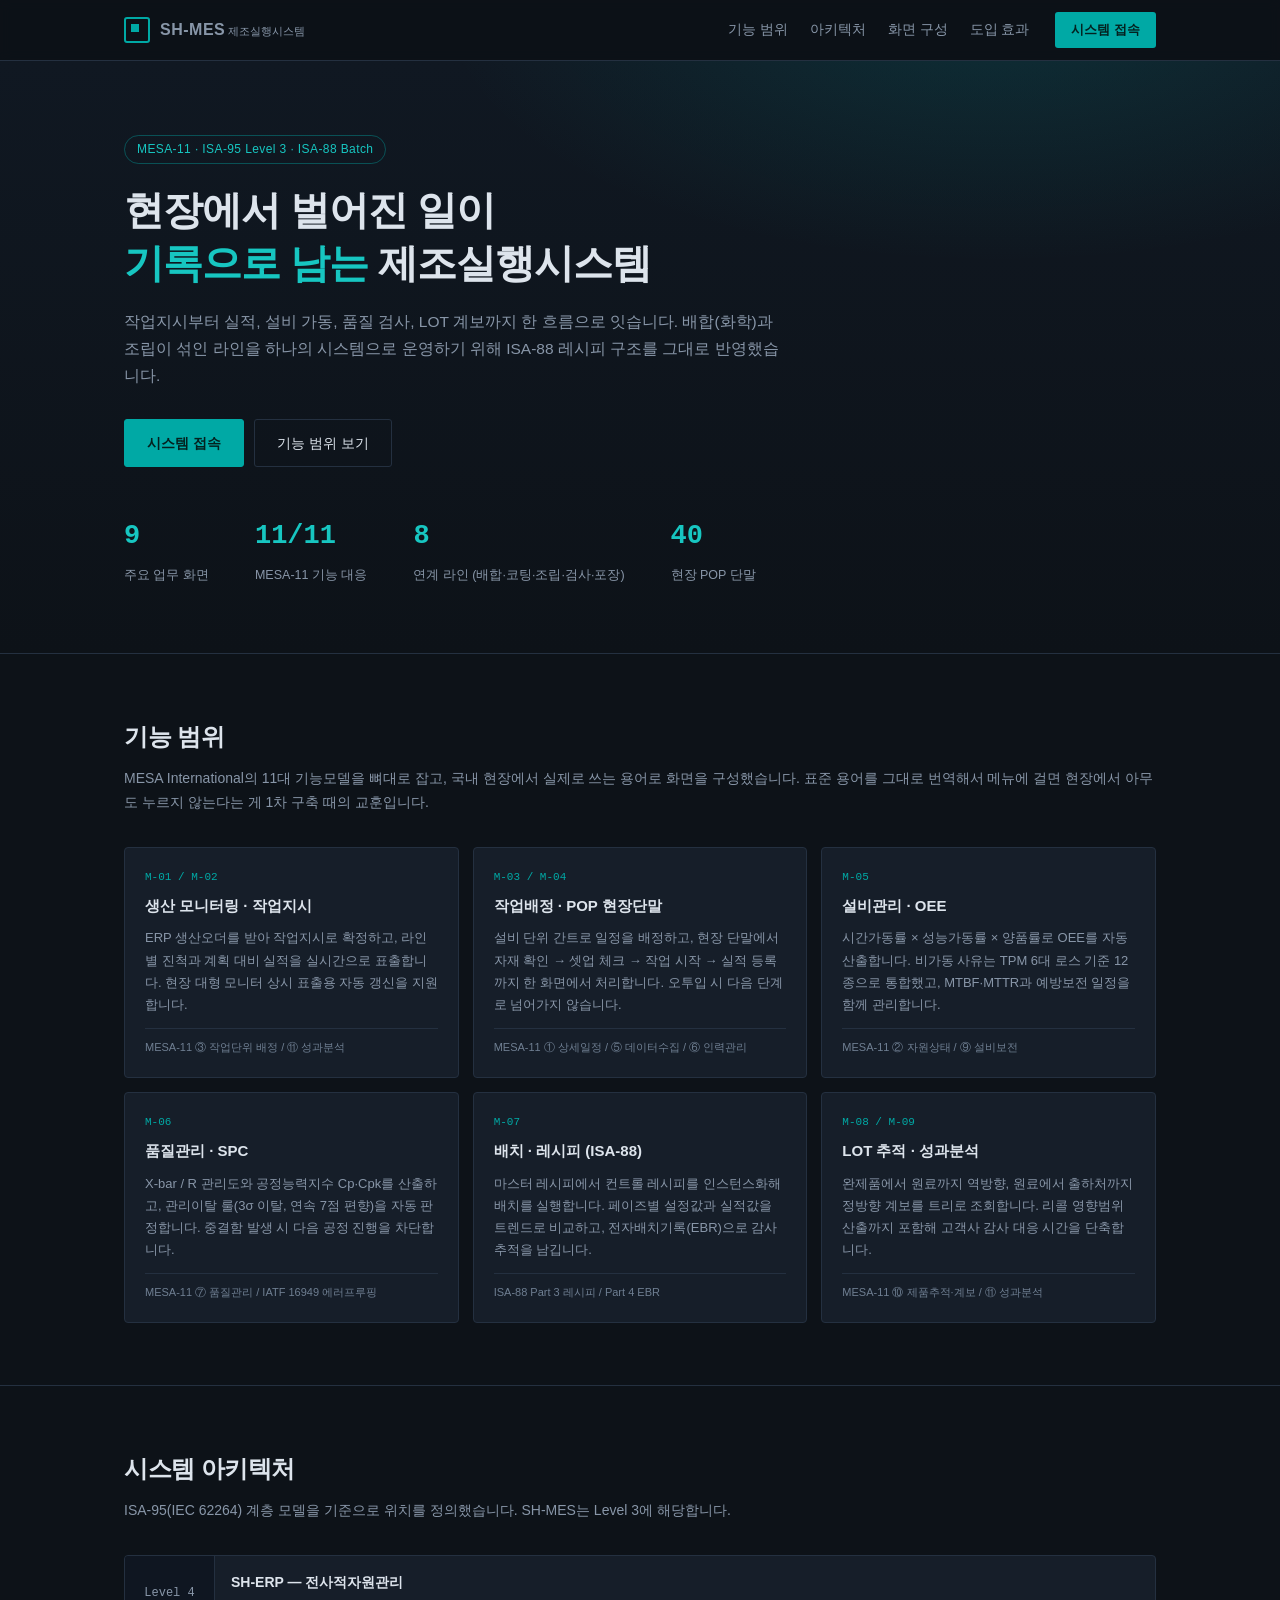
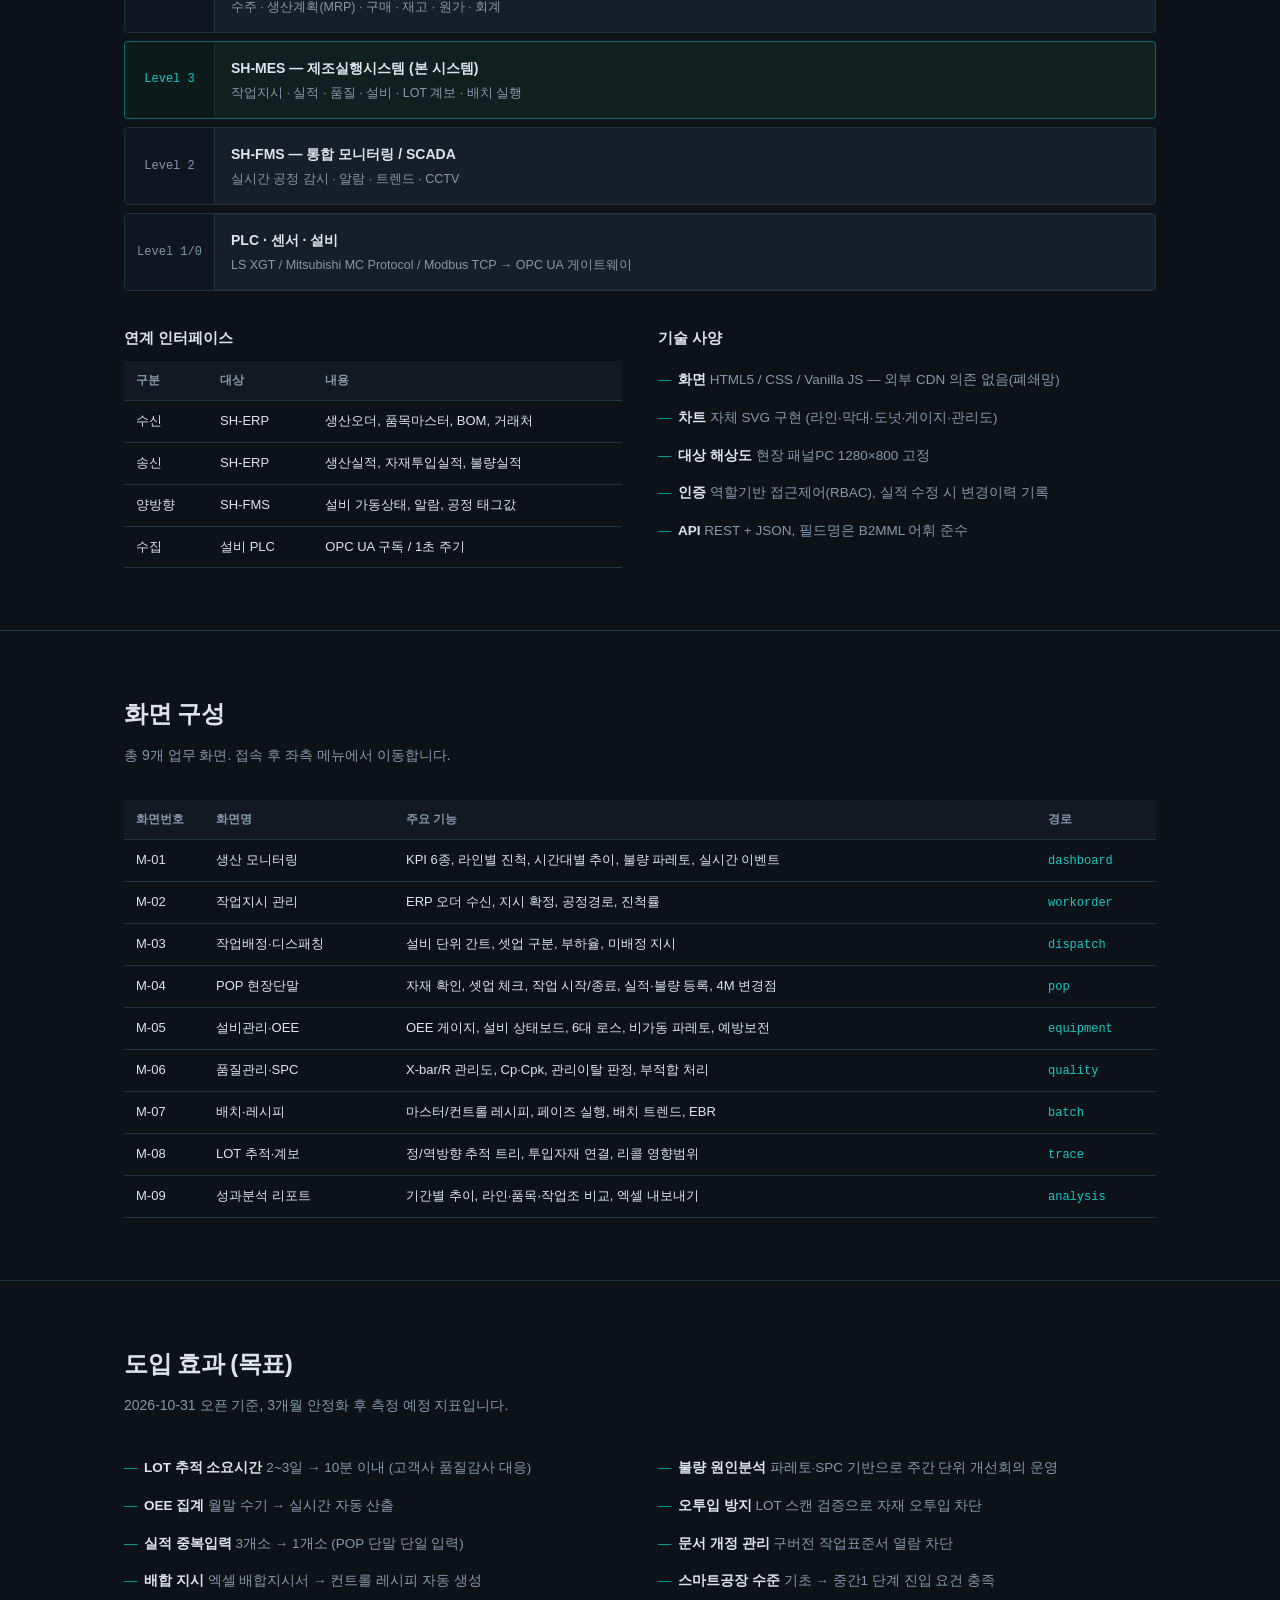
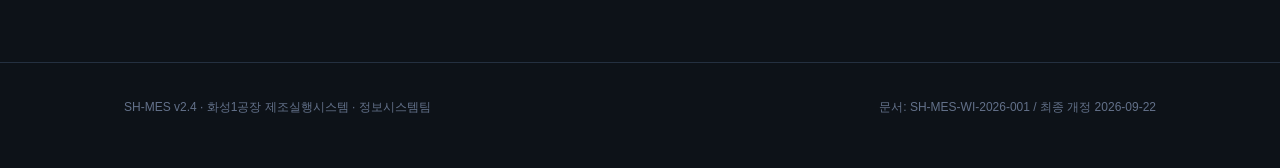
==== index.html @ b4baec41 "인트로 및 로그인 화면 미인증 상태로 app/* 직접 접근 시 로그인으로 리다이렉트 (Auth.guard)" ====
<!DOCTYPE html>
<html lang="ko">
<head>
<meta charset="utf-8">
<meta name="viewport" content="width=device-width, initial-scale=1">
<title>SH-MES 제조실행시스템</title>
<meta name="description" content="화성1공장 제조실행시스템(MES). MESA-11 기능모델과 ISA-88 배치표준 기반.">
<link rel="stylesheet" href="assets/css/intro.css">
</head>
<body>

<div class="nav">
  <div class="wrap">
    <a href="index.html" class="logo">
      <span class="mk"></span>
      <span><b>SH-MES</b> <span>제조실행시스템</span></span>
    </a>
    <div class="menu">
      <a href="#scope">기능 범위</a>
      <a href="#arch">아키텍처</a>
      <a href="#screen">화면 구성</a>
      <a href="#effect">도입 효과</a>
    </div>
    <a href="login.html" class="go">시스템 접속</a>
  </div>
</div>

<div class="hero">
  <div class="wrap">
    <span class="tag">MESA-11 · ISA-95 Level 3 · ISA-88 Batch</span>
    <h1>현장에서 벌어진 일이<br><em>기록으로 남는</em> 제조실행시스템</h1>
    <p>
      작업지시부터 실적, 설비 가동, 품질 검사, LOT 계보까지 한 흐름으로 잇습니다.
      배합(화학)과 조립이 섞인 라인을 하나의 시스템으로 운영하기 위해
      ISA-88 레시피 구조를 그대로 반영했습니다.
    </p>
    <div class="btns">
      <a href="login.html" class="btn pri">시스템 접속</a>
      <a href="#scope" class="btn">기능 범위 보기</a>
    </div>
    <div class="facts">
      <div><b>9</b><span>주요 업무 화면</span></div>
      <div><b>11/11</b><span>MESA-11 기능 대응</span></div>
      <div><b>8</b><span>연계 라인 (배합·코팅·조립·검사·포장)</span></div>
      <div><b>40</b><span>현장 POP 단말</span></div>
    </div>
  </div>
</div>

<section id="scope">
  <div class="wrap">
    <h2>기능 범위</h2>
    <p class="lead">
      MESA International의 11대 기능모델을 뼈대로 잡고, 국내 현장에서 실제로 쓰는 용어로 화면을 구성했습니다.
      표준 용어를 그대로 번역해서 메뉴에 걸면 현장에서 아무도 누르지 않는다는 게 1차 구축 때의 교훈입니다.
    </p>
    <div class="cards">
      <div class="c">
        <div class="n">M-01 / M-02</div>
        <h3>생산 모니터링 · 작업지시</h3>
        <p>ERP 생산오더를 받아 작업지시로 확정하고, 라인별 진척과 계획 대비 실적을 실시간으로 표출합니다. 현장 대형 모니터 상시 표출용 자동 갱신을 지원합니다.</p>
        <div class="std">MESA-11 ③ 작업단위 배정 / ⑪ 성과분석</div>
      </div>
      <div class="c">
        <div class="n">M-03 / M-04</div>
        <h3>작업배정 · POP 현장단말</h3>
        <p>설비 단위 간트로 일정을 배정하고, 현장 단말에서 자재 확인 → 셋업 체크 → 작업 시작 → 실적 등록까지 한 화면에서 처리합니다. 오투입 시 다음 단계로 넘어가지 않습니다.</p>
        <div class="std">MESA-11 ① 상세일정 / ⑤ 데이터수집 / ⑥ 인력관리</div>
      </div>
      <div class="c">
        <div class="n">M-05</div>
        <h3>설비관리 · OEE</h3>
        <p>시간가동률 × 성능가동률 × 양품률로 OEE를 자동 산출합니다. 비가동 사유는 TPM 6대 로스 기준 12종으로 통합했고, MTBF·MTTR과 예방보전 일정을 함께 관리합니다.</p>
        <div class="std">MESA-11 ② 자원상태 / ⑨ 설비보전</div>
      </div>
      <div class="c">
        <div class="n">M-06</div>
        <h3>품질관리 · SPC</h3>
        <p>X-bar / R 관리도와 공정능력지수 Cp·Cpk를 산출하고, 관리이탈 룰(3σ 이탈, 연속 7점 편향)을 자동 판정합니다. 중결함 발생 시 다음 공정 진행을 차단합니다.</p>
        <div class="std">MESA-11 ⑦ 품질관리 / IATF 16949 에러프루핑</div>
      </div>
      <div class="c">
        <div class="n">M-07</div>
        <h3>배치 · 레시피 (ISA-88)</h3>
        <p>마스터 레시피에서 컨트롤 레시피를 인스턴스화해 배치를 실행합니다. 페이즈별 설정값과 실적값을 트렌드로 비교하고, 전자배치기록(EBR)으로 감사추적을 남깁니다.</p>
        <div class="std">ISA-88 Part 3 레시피 / Part 4 EBR</div>
      </div>
      <div class="c">
        <div class="n">M-08 / M-09</div>
        <h3>LOT 추적 · 성과분석</h3>
        <p>완제품에서 원료까지 역방향, 원료에서 출하처까지 정방향 계보를 트리로 조회합니다. 리콜 영향범위 산출까지 포함해 고객사 감사 대응 시간을 단축합니다.</p>
        <div class="std">MESA-11 ⑩ 제품추적·계보 / ⑪ 성과분석</div>
      </div>
    </div>
  </div>
</section>

<section id="arch">
  <div class="wrap">
    <h2>시스템 아키텍처</h2>
    <p class="lead">ISA-95(IEC 62264) 계층 모델을 기준으로 위치를 정의했습니다. SH-MES는 Level 3에 해당합니다.</p>
    <div class="arch">
      <div class="lv">
        <div class="l">Level 4</div>
        <div class="r"><b>SH-ERP — 전사적자원관리</b><span>수주 · 생산계획(MRP) · 구매 · 재고 · 원가 · 회계</span></div>
      </div>
      <div class="lv me">
        <div class="l">Level 3</div>
        <div class="r"><b>SH-MES — 제조실행시스템 (본 시스템)</b><span>작업지시 · 실적 · 품질 · 설비 · LOT 계보 · 배치 실행</span></div>
      </div>
      <div class="lv">
        <div class="l">Level 2</div>
        <div class="r"><b>SH-FMS — 통합 모니터링 / SCADA</b><span>실시간 공정 감시 · 알람 · 트렌드 · CCTV</span></div>
      </div>
      <div class="lv">
        <div class="l">Level 1/0</div>
        <div class="r"><b>PLC · 센서 · 설비</b><span>LS XGT / Mitsubishi MC Protocol / Modbus TCP → OPC UA 게이트웨이</span></div>
      </div>
    </div>

    <div class="two" style="margin-top:34px">
      <div>
        <h3 style="font-size:15px;margin:0 0 10px">연계 인터페이스</h3>
        <table class="spec">
          <tr><th>구분</th><th>대상</th><th>내용</th></tr>
          <tr><td>수신</td><td>SH-ERP</td><td>생산오더, 품목마스터, BOM, 거래처</td></tr>
          <tr><td>송신</td><td>SH-ERP</td><td>생산실적, 자재투입실적, 불량실적</td></tr>
          <tr><td>양방향</td><td>SH-FMS</td><td>설비 가동상태, 알람, 공정 태그값</td></tr>
          <tr><td>수집</td><td>설비 PLC</td><td>OPC UA 구독 / 1초 주기</td></tr>
        </table>
      </div>
      <div>
        <h3 style="font-size:15px;margin:0 0 10px">기술 사양</h3>
        <ul class="bullet">
          <li><b>화면</b> HTML5 / CSS / Vanilla JS — 외부 CDN 의존 없음(폐쇄망)</li>
          <li><b>차트</b> 자체 SVG 구현 (라인·막대·도넛·게이지·관리도)</li>
          <li><b>대상 해상도</b> 현장 패널PC 1280×800 고정</li>
          <li><b>인증</b> 역할기반 접근제어(RBAC), 실적 수정 시 변경이력 기록</li>
          <li><b>API</b> REST + JSON, 필드명은 B2MML 어휘 준수</li>
        </ul>
      </div>
    </div>
  </div>
</section>

<section id="screen">
  <div class="wrap">
    <h2>화면 구성</h2>
    <p class="lead">총 9개 업무 화면. 접속 후 좌측 메뉴에서 이동합니다.</p>
    <table class="spec">
      <tr><th style="width:80px">화면번호</th><th style="width:190px">화면명</th><th>주요 기능</th><th style="width:120px">경로</th></tr>
      <tr><td>M-01</td><td>생산 모니터링</td><td>KPI 6종, 라인별 진척, 시간대별 추이, 불량 파레토, 실시간 이벤트</td><td><code>dashboard</code></td></tr>
      <tr><td>M-02</td><td>작업지시 관리</td><td>ERP 오더 수신, 지시 확정, 공정경로, 진척률</td><td><code>workorder</code></td></tr>
      <tr><td>M-03</td><td>작업배정·디스패칭</td><td>설비 단위 간트, 셋업 구분, 부하율, 미배정 지시</td><td><code>dispatch</code></td></tr>
      <tr><td>M-04</td><td>POP 현장단말</td><td>자재 확인, 셋업 체크, 작업 시작/종료, 실적·불량 등록, 4M 변경점</td><td><code>pop</code></td></tr>
      <tr><td>M-05</td><td>설비관리·OEE</td><td>OEE 게이지, 설비 상태보드, 6대 로스, 비가동 파레토, 예방보전</td><td><code>equipment</code></td></tr>
      <tr><td>M-06</td><td>품질관리·SPC</td><td>X-bar/R 관리도, Cp·Cpk, 관리이탈 판정, 부적합 처리</td><td><code>quality</code></td></tr>
      <tr><td>M-07</td><td>배치·레시피</td><td>마스터/컨트롤 레시피, 페이즈 실행, 배치 트렌드, EBR</td><td><code>batch</code></td></tr>
      <tr><td>M-08</td><td>LOT 추적·계보</td><td>정/역방향 추적 트리, 투입자재 연결, 리콜 영향범위</td><td><code>trace</code></td></tr>
      <tr><td>M-09</td><td>성과분석 리포트</td><td>기간별 추이, 라인·품목·작업조 비교, 엑셀 내보내기</td><td><code>analysis</code></td></tr>
    </table>
  </div>
</section>

<section id="effect">
  <div class="wrap">
    <h2>도입 효과 (목표)</h2>
    <p class="lead">2026-10-31 오픈 기준, 3개월 안정화 후 측정 예정 지표입니다.</p>
    <div class="two">
      <div>
        <ul class="bullet">
          <li><b>LOT 추적 소요시간</b> 2~3일 → 10분 이내 (고객사 품질감사 대응)</li>
          <li><b>OEE 집계</b> 월말 수기 → 실시간 자동 산출</li>
          <li><b>실적 중복입력</b> 3개소 → 1개소 (POP 단말 단일 입력)</li>
          <li><b>배합 지시</b> 엑셀 배합지시서 → 컨트롤 레시피 자동 생성</li>
        </ul>
      </div>
      <div>
        <ul class="bullet">
          <li><b>불량 원인분석</b> 파레토·SPC 기반으로 주간 단위 개선회의 운영</li>
          <li><b>오투입 방지</b> LOT 스캔 검증으로 자재 오투입 차단</li>
          <li><b>문서 개정 관리</b> 구버전 작업표준서 열람 차단</li>
          <li><b>스마트공장 수준</b> 기초 → 중간1 단계 진입 요건 충족</li>
        </ul>
      </div>
    </div>
  </div>
</section>

<footer>
  <div class="wrap">
    <div>SH-MES v2.4 · 화성1공장 제조실행시스템 · 정보시스템팀</div>
    <div>문서: SH-MES-WI-2026-001 / 최종 개정 2026-09-22</div>
  </div>
</footer>

</body>
</html>
---- assets/css/intro.css ----
/* 인트로(소개) 페이지 전용. 앱 화면과 톤은 맞추되 여백을 넉넉히 썼다. */

:root {
  --bg: #0d1218;
  --bg2: #121923;
  --panel: #161e29;
  --line: #243040;
  --txt: #dde4ec;
  --dim: #8896a8;
  --accent: #00a9a5;
  --accent2: #17c6c1;
}

* { box-sizing: border-box; }

body {
  margin: 0;
  background: var(--bg);
  color: var(--txt);
  font-family: "Malgun Gothic", "맑은 고딕", -apple-system, "Segoe UI", sans-serif;
  font-size: 15px;
  line-height: 1.75;
}

a { color: inherit; text-decoration: none; }
.wrap { max-width: 1080px; margin: 0 auto; padding: 0 24px; }

/* 상단 바 */
.nav {
  position: sticky; top: 0; z-index: 20;
  background: rgba(13,18,24,.92);
  border-bottom: 1px solid var(--line);
  backdrop-filter: blur(6px);
}
.nav .wrap { display: flex; align-items: center; height: 60px; gap: 26px; }
.logo { display: flex; align-items: center; gap: 10px; }
.logo .mk {
  width: 26px; height: 26px; border: 2px solid var(--accent); border-radius: 3px; position: relative;
}
.logo .mk::after { content: ""; position: absolute; left: 5px; top: 5px; width: 8px; height: 8px; background: var(--accent); }
.logo b { font-size: 16px; letter-spacing: .5px; }
.logo span { font-size: 11px; color: var(--dim); }
.nav .menu { display: flex; gap: 22px; margin-left: auto; font-size: 13.5px; color: var(--dim); }
.nav .menu a:hover { color: var(--txt); }
.nav .go {
  background: var(--accent); color: #04211f; font-weight: 700;
  padding: 7px 16px; border-radius: 3px; font-size: 13px;
}
.nav .go:hover { background: var(--accent2); }

/* 히어로 */
.hero {
  padding: 74px 0 66px;
  border-bottom: 1px solid var(--line);
  background:
    radial-gradient(900px 420px at 78% -10%, rgba(0,169,165,.16), transparent 62%),
    linear-gradient(180deg, #101822, var(--bg));
}
.hero .tag {
  display: inline-block; font-size: 12px; color: var(--accent2);
  border: 1px solid rgba(0,169,165,.4); border-radius: 20px; padding: 3px 12px;
  letter-spacing: .4px; margin-bottom: 20px;
}
.hero h1 { font-size: 40px; line-height: 1.32; margin: 0 0 18px; letter-spacing: -1px; }
.hero h1 em { font-style: normal; color: var(--accent2); }
.hero p { color: var(--dim); max-width: 660px; margin: 0 0 30px; font-size: 15.5px; }
.hero .btns { display: flex; gap: 10px; flex-wrap: wrap; }
.btn {
  display: inline-block; padding: 11px 22px; border-radius: 3px; font-size: 14px;
  border: 1px solid var(--line); color: var(--txt);
}
.btn:hover { border-color: var(--accent); }
.btn.pri { background: var(--accent); border-color: var(--accent); color: #04211f; font-weight: 700; }
.btn.pri:hover { background: var(--accent2); border-color: var(--accent2); }

.facts { display: flex; gap: 46px; margin-top: 46px; flex-wrap: wrap; }
.facts div b { display: block; font-size: 27px; color: var(--accent2); font-family: Consolas, monospace; }
.facts div span { font-size: 12.5px; color: var(--dim); }

/* 섹션 */
section { padding: 62px 0; border-bottom: 1px solid var(--line); }
section h2 { font-size: 24px; margin: 0 0 8px; letter-spacing: -.5px; }
section .lead { color: var(--dim); margin: 0 0 32px; font-size: 14px; }

.cards { display: grid; grid-template-columns: repeat(3, 1fr); gap: 14px; }
@media (max-width: 860px) { .cards { grid-template-columns: 1fr; } }
.cards .c {
  background: var(--panel); border: 1px solid var(--line); border-radius: 4px; padding: 20px;
}
.cards .c .n { font-family: Consolas, monospace; font-size: 11px; color: var(--accent); }
.cards .c h3 { font-size: 15px; margin: 6px 0 8px; }
.cards .c p { font-size: 13px; color: var(--dim); margin: 0; line-height: 1.7; }
.cards .c .std {
  margin-top: 12px; font-size: 11px; color: #6f7f92;
  border-top: 1px solid var(--line); padding-top: 9px;
}

/* 아키텍처 */
.arch { display: grid; gap: 8px; }
.lv {
  display: grid; grid-template-columns: 90px 1fr; align-items: center;
  border: 1px solid var(--line); border-radius: 4px; background: var(--panel); overflow: hidden;
}
.lv .l {
  background: #0f1621; padding: 14px 12px; text-align: center;
  font-family: Consolas, monospace; font-size: 12px; color: var(--dim);
  border-right: 1px solid var(--line); align-self: stretch; display: grid; place-items: center;
}
.lv .r { padding: 13px 16px; }
.lv .r b { font-size: 14px; }
.lv .r span { display: block; font-size: 12.5px; color: var(--dim); margin-top: 2px; }
.lv.me { border-color: rgba(0,169,165,.55); background: #10201f; }
.lv.me .l { color: var(--accent2); background: #0c1a19; }

/* 표 */
table.spec { width: 100%; border-collapse: collapse; font-size: 13px; }
table.spec th, table.spec td { padding: 9px 12px; border-bottom: 1px solid var(--line); text-align: left; }
table.spec th { color: var(--dim); font-weight: 600; font-size: 12px; background: var(--bg2); }
table.spec td code { font-family: Consolas, monospace; color: var(--accent2); font-size: 12px; }

.bullet { list-style: none; padding: 0; margin: 0; }
.bullet li { padding: 7px 0 7px 20px; position: relative; font-size: 13.5px; color: var(--dim); }
.bullet li::before { content: "—"; position: absolute; left: 0; color: var(--accent); }
.bullet li b { color: var(--txt); font-weight: 600; }

.two { display: grid; grid-template-columns: 1fr 1fr; gap: 36px; }
@media (max-width: 860px) { .two { grid-template-columns: 1fr; } }

footer { padding: 34px 0 52px; color: #63718a; font-size: 12px; }
footer .wrap { display: flex; justify-content: space-between; flex-wrap: wrap; gap: 10px; }
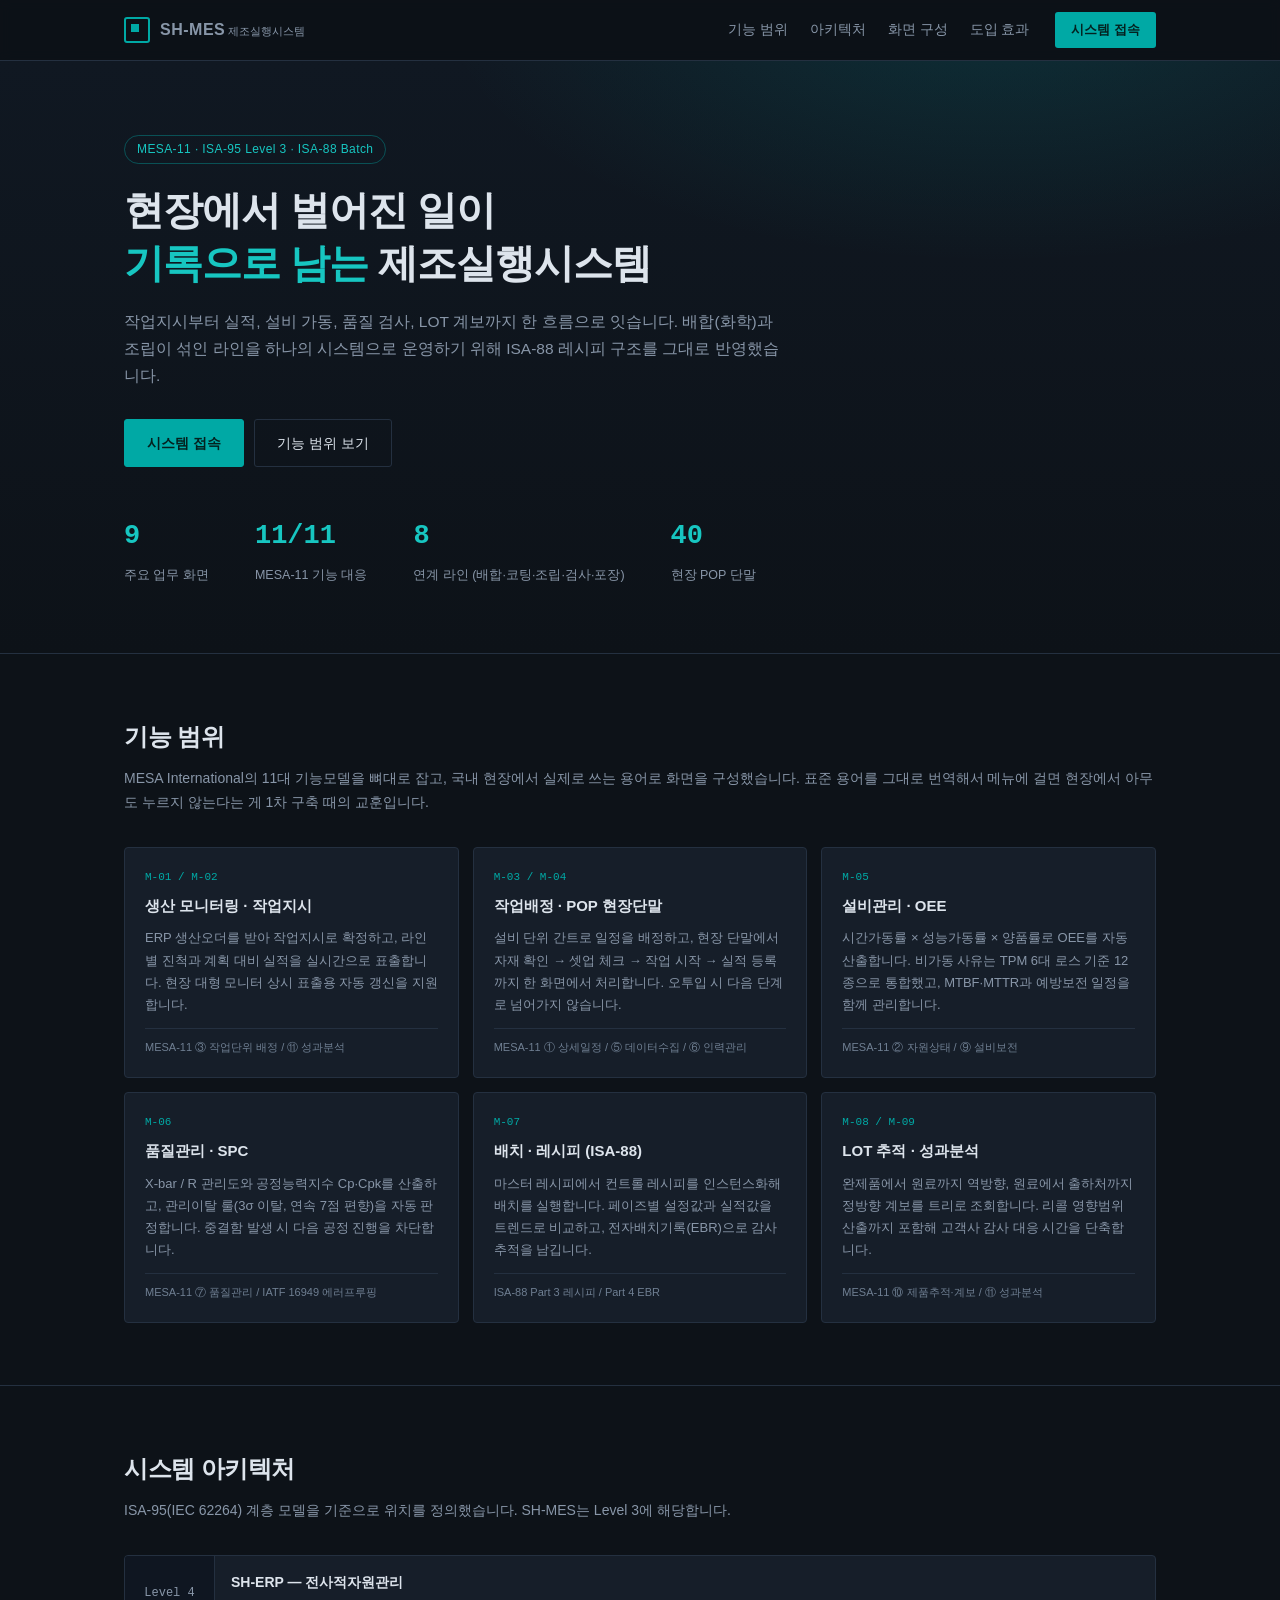
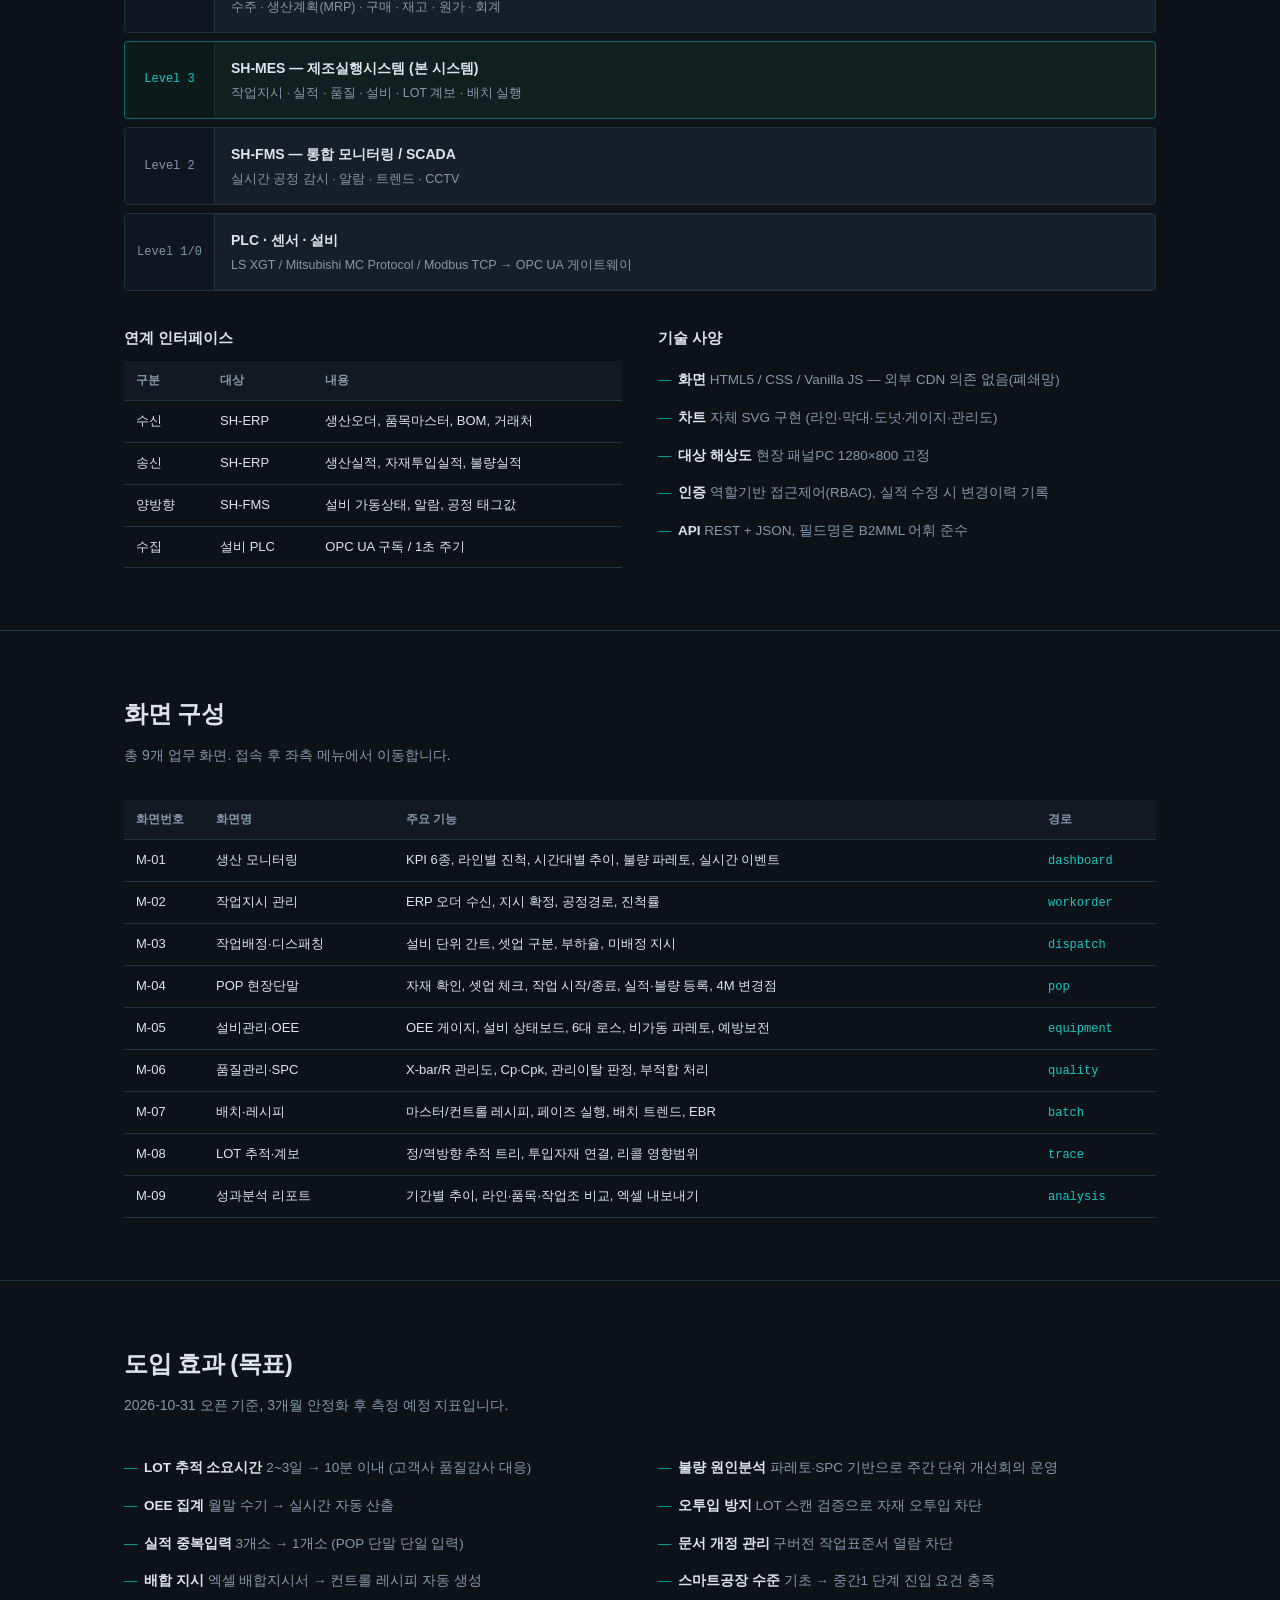
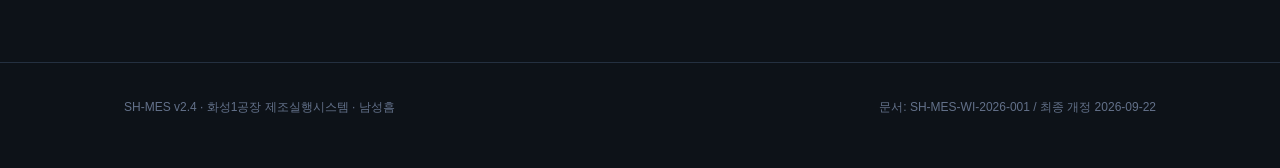
==== commit 2a924230: "개인 프로젝트(프로젝트SH) 기준으로 문서 정리 회사 과제 문서 틀로 쓰여 있던 부분을 걷어냈다.  - 발주 / 수행 / 보고 대상 / 검토·승인 행 제거, 작성자를 남성흠으로 통" ====
--- a/index.html
+++ b/index.html
@@ -189,7 +189,7 @@
 
 <footer>
   <div class="wrap">
-    <div>SH-MES v2.4 · 화성1공장 제조실행시스템 · 정보시스템팀</div>
+    <div>SH-MES v2.4 · 화성1공장 제조실행시스템 · 남성흠</div>
     <div>문서: SH-MES-WI-2026-001 / 최종 개정 2026-09-22</div>
   </div>
 </footer>
